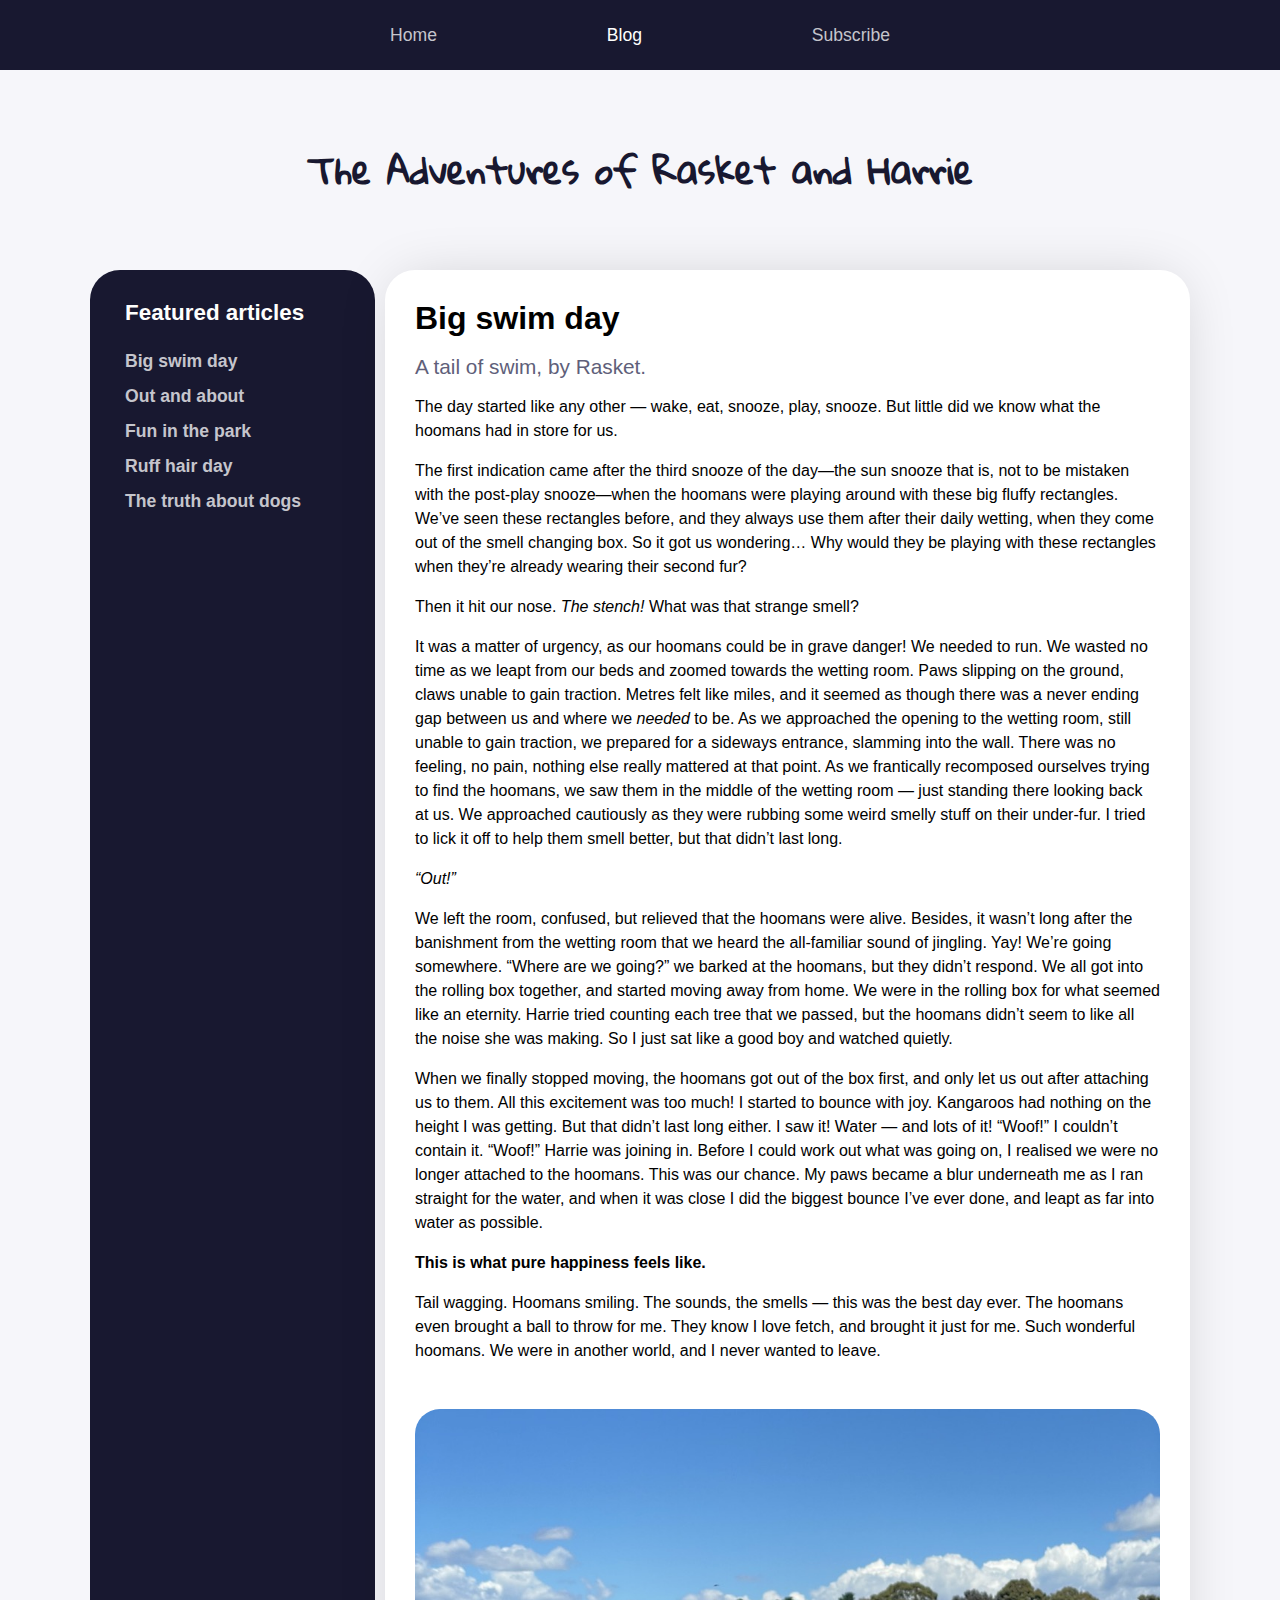
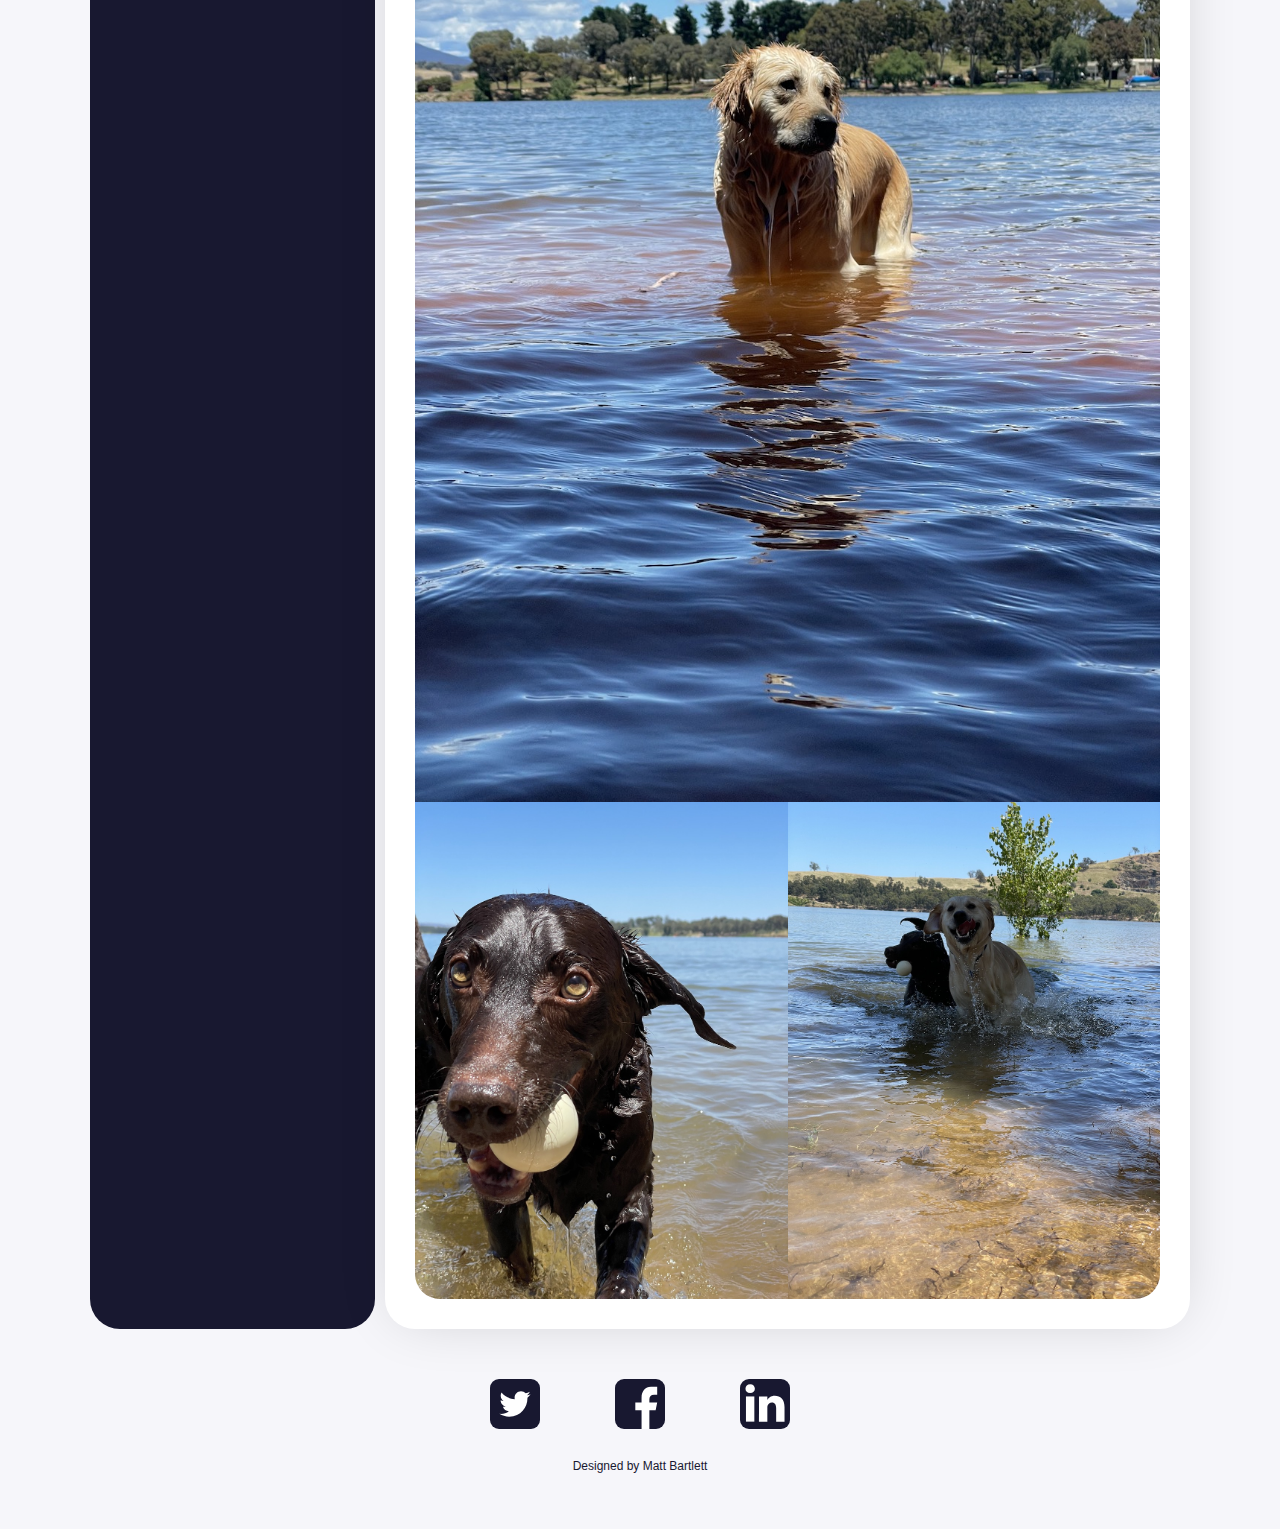
==== article-1.html @ 1020af04 "Initial Commit" ====
<!DOCTYPE html>
<html lang="en">
	<head>
		<title>The Adventures of Rasket and Harrie | Big Swim Day</title>
	  <meta charset="utf-8">
	  <meta name="viewport" content="width=device-width, initial-scale=1">
		<link href="./stylesheets/main.css" rel="stylesheet">
		<link href="./stylesheets/blog.css" rel="stylesheet">
		<link href="./stylesheets/article-1.css" rel="stylesheet">
		<link rel="preconnect" href="https://fonts.googleapis.com">
		<link rel="preconnect" href="https://fonts.gstatic.com" crossorigin>
		<link href="https://fonts.googleapis.com/css2?family=Gloria+Hallelujah&display=optional" rel="stylesheet">
	</head>
	<body>
		<nav>
			<div class="nav-menu">
				<ul class="menu-list">
					<li class="menu-items" id="menu-home">
						<a href="./index.html">Home</a>
					</li>
					<li class="menu-items" id="menu-blog">
						<a href="./blog.html">Blog</a>
					</li>
					<li class="menu-items" id="menu-subscribe">
						<a href="./subscribe.html">Subscribe</a>
					</li>
				</ul>
			</div>
		</nav>
		<header>
			<div class="title-box">
				<h1 class="title-text">The Adventures of Rasket and Harrie</h1>
			</div>
		</header>
		<main>
			<section>
				<div class="blog-box box-shadow">
					<div class="blog-grid">
						<div class="article-nav" id="article-nav">
							<nav>
								<h2 class="sub-menu-header">Featured articles</h2>
								<ul class="article-nav-list">
									<li>
										<a href="./article-1.html">Big swim day</a>
									</li>
									<li>
										<a href="./article-2.html">Out and about</a>
									</li>
									<li>
										<a href="./coming-soon.html">Fun in the park</a>
									</li>
									<li>
										<a href="./coming-soon.html">Ruff hair day</a>
									</li>
									<li>
										<a href="./coming-soon.html">The truth about dogs</a>
									</li>
								</ul>
							</nav>
						</div>
						<div class="content-grid" id="content-grid">
							<article>
								<div id="blog-intro-header">
									<h2 class="text-indent section-title">Big swim day</h2>
										<h3 class="text-indent section-sub-title">A tail of swim, by Rasket.</h3>
											<p class="text-indent section-text">The day started like any other — wake, eat, snooze, play, snooze. But little did we know what the hoomans had in store for us.</p>
											<p class="text-indent section-text">The first indication came after the third snooze of the day—the sun snooze that is, not to be mistaken with the post-play snooze—when the hoomans were playing around with these big fluffy rectangles. We’ve seen these rectangles before, and they always use them after their daily wetting, when they come out of the smell changing box. So it got us wondering… Why would they be playing with these rectangles when they’re already wearing their second fur?</p>
											<p class="text-indent section-text">Then it hit our nose. <em>The stench!</em> What was that strange smell?</p>
											<p class="text-indent section-text">It was a matter of urgency, as our hoomans could be in grave danger! We needed to run. We wasted no time as we leapt from our beds and zoomed towards the wetting room. Paws slipping on the ground, claws unable to gain traction. Metres felt like miles, and it seemed as though there was a never ending gap between us and where we <em>needed</em> to be. As we approached the opening to the wetting room, still unable to gain traction, we prepared for a sideways entrance, slamming into the wall. There was no feeling, no pain, nothing else really mattered at that point. As we frantically recomposed ourselves trying to find the hoomans, we saw them in the middle of the wetting room — just standing there looking back at us.  We approached cautiously as they were rubbing some weird smelly stuff on their under-fur. I tried to lick it off to help them smell better, but that didn’t last long.</p>
											<p class="text-indent section-text"><em>“Out!”</em></p>
											<p class="text-indent section-text">We left the room, confused, but relieved that the hoomans were alive. Besides, it wasn’t long after the banishment from the wetting room that we heard the all-familiar sound of jingling. Yay! We’re going somewhere. “Where are we going?” we barked at the hoomans, but they didn’t respond. We all got into the rolling box together, and started moving away from home. We were in the rolling box for what seemed like an eternity. Harrie tried counting each tree that we passed, but the hoomans didn’t seem to like all the noise she was making. So I just sat like a good boy and watched quietly.</p>
											<p class="text-indent section-text">When we finally stopped moving, the hoomans got out of the box first, and only let us out after attaching us to them. All this excitement was too much! I started to bounce with joy. Kangaroos had nothing on the height I was getting. But that didn’t last long either. I saw it! Water — and lots of it! “Woof!” I couldn’t contain it. “Woof!” Harrie was joining in. Before I could work out what was going on, I realised we were no longer attached to the hoomans. This was our chance. My paws became a blur underneath me as I ran straight for the water, and when it was close I did the biggest bounce I’ve ever done, and leapt as far into water as possible.</p>
											<p class="text-indent section-text"><strong>This is what pure happiness feels like.</strong></p>
											<p class="text-indent section-text">Tail wagging. Hoomans smiling. The sounds, the smells — this was the best day ever. The hoomans even brought a ball to throw for me. They know I love fetch, and brought it just for me. Such wonderful hoomans. We were in another world, and I never wanted to leave.</p>
								</div>
							</article>
							<div class="article-container" id="article-container">
								<div class="image-gallery round25">
									<img id="image-1" src="./images/big-swim-day-1.jpeg" alt="Harrie looking regal in the water">
									<img id="image-2" src="./images/big-swim-day-2.jpeg" alt="Rasket with his favourite ball">
									<img id="image-3" src="./images/big-swim-day-3.jpeg" alt="Harrie and Rasket playing in the water">
								</div>
							</div>
						</div>
					</div>
				</div>
			</section>
		</main>
		<footer>
			<div class="footer-box">
				<div class="footer-icon-flex">
					<a href="https://twitter.com" target="_blank" rel="noopener" aria-label="twitter">
						<div class="twitter-icon-box">
						<svg class="twitter-svg" viewBox="0 0 512 512" xml:space="preserve" xmlns="http://www.w3.org/2000/svg" xmlns:xlink="http://www.w3.org/1999/xlink">
							<g>
								<path d="M448,512l-384,0c-35.328,0 -64,-28.672 -64,-64l0,-384c0,-35.328 28.672,-64 64,-64l384,0c35.328,0 64,28.672 64,64l0,384c0,35.328 -28.672,64 -64,64Z" id="twitter-bg"/>
								<path d="M196.608,386.048c120.704,0 186.752,-100.096 186.752,-186.752c0,-2.816 0,-5.632 -0.128,-8.448c12.8,-9.216 23.936,-20.864 32.768,-34.048c-11.776,5.248 -24.448,8.704 -37.76,10.368c13.568,-8.064 23.936,-20.992 28.928,-36.352c-12.672,7.552 -26.752,12.928 -41.728,15.872c-12.032,-12.8 -29.056,-20.736 -47.872,-20.736c-36.224,0 -65.664,29.44 -65.664,65.664c0,5.12 0.64,10.112 1.664,14.976c-54.528,-2.688 -102.912,-28.928 -135.296,-68.608c-5.632,9.728 -8.832,20.992 -8.832,33.024c0,22.784 11.648,42.88 29.184,54.656c-10.752,-0.384 -20.864,-3.328 -29.696,-8.192l0,0.896c0,31.744 22.656,58.368 52.608,64.384c-5.504,1.536 -11.264,2.304 -17.28,2.304c-4.224,0 -8.32,-0.384 -12.288,-1.152c8.32,26.112 32.64,45.056 61.312,45.568c-22.528,17.664 -50.816,28.16 -81.536,28.16c-5.248,0 -10.496,-0.256 -15.616,-0.896c28.928,18.432 63.488,29.312 100.48,29.312" id="twitter-inner"/>
							</g>
						</svg>
					</div>
					</a>
					<a href="https://www.facebook.com" target="_blank" rel="noopener" aria-label="facebook">
						<div class="facebook-icon-box">
							<svg  class="facebook-svg" viewBox="0 0 32 32" xml:space="preserve" xmlns="http://www.w3.org/2000/svg" xmlns:xlink="http://www.w3.org/1999/xlink">
								<g>
									<path d="M32,30c0,1.104-0.896,2-2,2H2c-1.104,0-2-0.896-2-2V2c0-1.104,0.896-2,2-2h28c1.104,0,2,0.896,2,2V30z" id="facebook-bg"/>
									<path d="M22,32V20h4l1-5h-5v-2c0-2,1.002-3,3-3h2V5c-1,0-2.24,0-4,0c-3.675,0-6,2.881-6,7v3h-4v5h4v12H22z" id="facebook-inner"/>
								</g>
							</svg>
						</div>
					</a>
					<a href="https://www.linkedin.com" target="_blank" rel="noopener" aria-label="linkedin">
						<div class="linkedin-icon-box">
							<svg class="linkedin-svg" viewBox="0 0 512 512" xml:space="preserve" xmlns="http://www.w3.org/2000/svg" xmlns:xlink="http://www.w3.org/1999/xlink">
								<g>
									<path d="M512,64c0,-35.323 -28.677,-64 -64,-64l-384,0c-35.323,0 -64,28.677 -64,64l0,384c0,35.323 28.677,64 64,64l384,0c35.323,0 64,-28.677 64,-64l0,-384Z" id="linkedin-bg"/>
									<g id="linkedin-inner">
										<rect height="257.962" width="85.76" x="61.053" y="178.667"/>
										<path d="M104.512,54.28c-29.341,0 -48.512,19.29 -48.512,44.573c0,24.752 18.588,44.574 47.377,44.574l0.554,0c29.903,0 48.516,-19.822 48.516,-44.574c-0.555,-25.283 -18.611,-44.573 -47.935,-44.573Z"/>
										<path d="M357.278,172.601c-45.49,0 -65.866,25.017 -77.276,42.589l0,-36.523l-85.738,0c1.137,24.197 0,257.961 0,257.961l85.737,0l0,-144.064c0,-7.711 0.554,-15.42 2.827,-20.931c6.188,-15.4 20.305,-31.352 43.993,-31.352c31.012,0 43.436,23.664 43.436,58.327l0,138.02l85.741,0l0,-147.93c0,-79.237 -42.305,-116.097 -98.72,-116.097Z"/>
									</g>
								</g>
							</svg>
						</div>
					</a>
				</div>
				<p class="footer-text">Designed by Matt Bartlett</p>
			</div>
		</footer>
	</body>
</html>
---- stylesheets/main.css ----
/* Global colour references including root colour scheme */
@import "colour-ref.css";
/* Nav menu specific CSS */
@import "nav-menu.css";
/* Footer specific CSS */
@import "footer.css";

body{
	font-family: -apple-system, BlinkMacSystemFont, sans-serif;
	margin: 0;
	padding: 0;
	min-width: 400px;
}
h1, h2, h3{
	margin: 0;
	padding: 0;
	color: inherit;
}
.box-shadow{
	box-shadow: 0 0 60px -15px rgba(0,0,0,0.20);
}
.round25{
	border-radius: 25px;
}
.round30{
	border-radius: 30px;
}
.title-box{
	height: 200px;
	width: 100%;
	margin: auto;
	text-align: center;
	display: flex;
	align-items: center;
	justify-content: center;
}
.title-text{
	font-family: Gloria Hallelujah, -apple-system, BlinkMacSystemFont, sans-serif;
	font-size: 2.2em;
	font-weight: 800;
	padding: 0 30px;
	line-height: 1.5em;
}
.section-title{
	font-size: 2em;
	font-weight: 600;
	margin-bottom: 0;
}
.section-sub-title{
	font-size: 1.3em;
	font-weight: 300;
	margin-top: 18px;
}
.section-text{
	font-size: 16px;
	line-height: 1.5em;
}
.text-indent{
	padding: 0 30px;
}
---- stylesheets/blog.css ----
/* Menu colour kept outside of global colour-ref to maintain page-conditional highlighting */
#menu-blog{
	color: var(--nav-text-hover);
}
.blog-box{
	width: 100%;
	max-width: 1100px;
	margin: auto;
	border-radius: 0;
	transition: 0.30s;
}
#article-nav{
	grid-area: nav;
}
#content-grid{
	grid-area: cont;
}
.blog-grid{
	display: grid;
	grid-template-areas:
	"nav cont cont";
	transition: 0.30s;
}
.article-nav{
	min-width: 220px;
	padding: 30px 30px 0 35px;
	transition: 0.30s;
}
.article-nav-list{
	display: flex;
	list-style: none;
	flex-flow: column wrap;
	line-height: 2em;
	font-size: 1.1em;
	font-weight: 600;
	padding-left: 0;
	padding-bottom: 15px;
}
.article-nav-list a{
	text-decoration: none;
}
.sub-menu-header{
	font-size: 1.4em;
}
.content-grid{
	display: grid;
	grid-template-areas:
	"text"
	"card";
	padding-top: 30px;
	transition: 0.30s;
}
#blog-intro-header{
	grid-area: text;
}
#article-container{
	grid-area: card;
}
.article-container{
	display: flex;
	flex-flow: row wrap;
	justify-content: space-around;
	width: 100%;
	margin: 30px 0;
}
.article-box{
	height: 300px;
	width: 300px;
	margin: 25px 0;
	overflow: hidden;
}
.article-box a{
	text-decoration: none;
}
.article-box:hover{
	box-shadow: 0 0 50px -10px rgba(0,0,0,0.35);
	transition: 0.40s;
}
.article-box-image{
	height: 70%;
}
#article-image-1{
	height: 100%;
	width: 100%;
	object-fit: cover;
	object-position: 0 30%;
}
#article-image-2{
	height: 100%;
	width: 100%;
	object-fit: cover;
}
.article-box-text{
	height: 30%;
}
.article-box-h2{
	padding-left: 30px;
	padding-top: 15px;
	font-weight: 600;
}
.article-box-h3{
	padding-left: 30px;
	padding-top: 5px;
	font-weight: 300;
}
@media screen and (max-width: 900px){
	.blog-grid{
		grid-template-areas:
		"cont"
		"nav"
		;
	}
	.article-box{
		width: calc(100vw - 60px);
		max-width: 100%;
		min-width: 300px;
	}
}
@media screen and (min-width: 1100px){
	.blog-box{
		transition: 0.30s;
		box-shadow: none;
	}
	.blog-grid{
		grid-gap: 10px;
	}
	.article-nav{
		border-radius: 30px;
		transition: 0.30s;
	}
	.content-grid{
		border-radius: 30px;
		box-shadow: 0 0 60px -15px rgba(0,0,0,0.20);
		transition: 0.30s;
		margin-left: 0;
	}
}
---- stylesheets/article-1.css ----
.image-gallery{
	display: flex;
	flex-flow: row wrap;
	width: 100%;
	overflow: hidden;
	margin: 0 30px;
}
#image-1{
	width: 100%;
}
#image-2, #image-3{
	width: 50%;
}
@media screen and (max-width: 600px){
	#image-2, #image-3{
		width: 100%;
	}
}
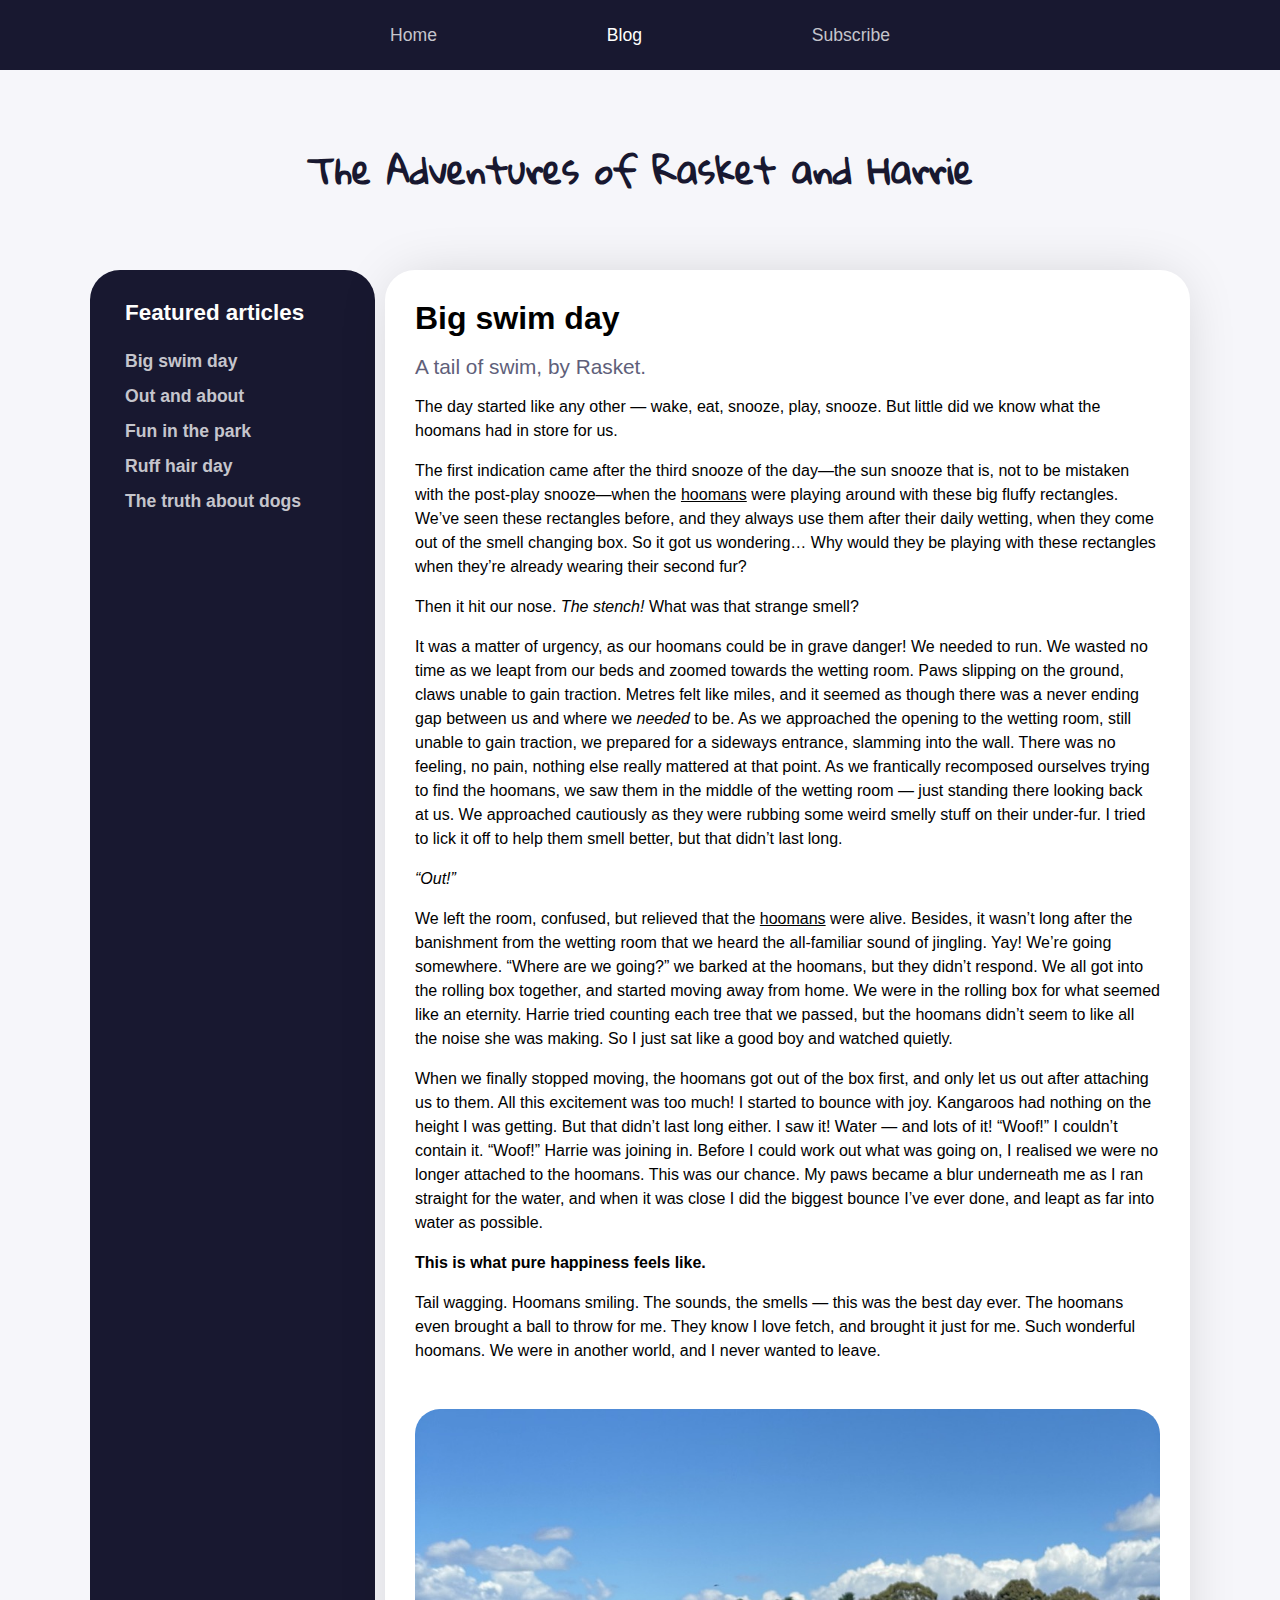
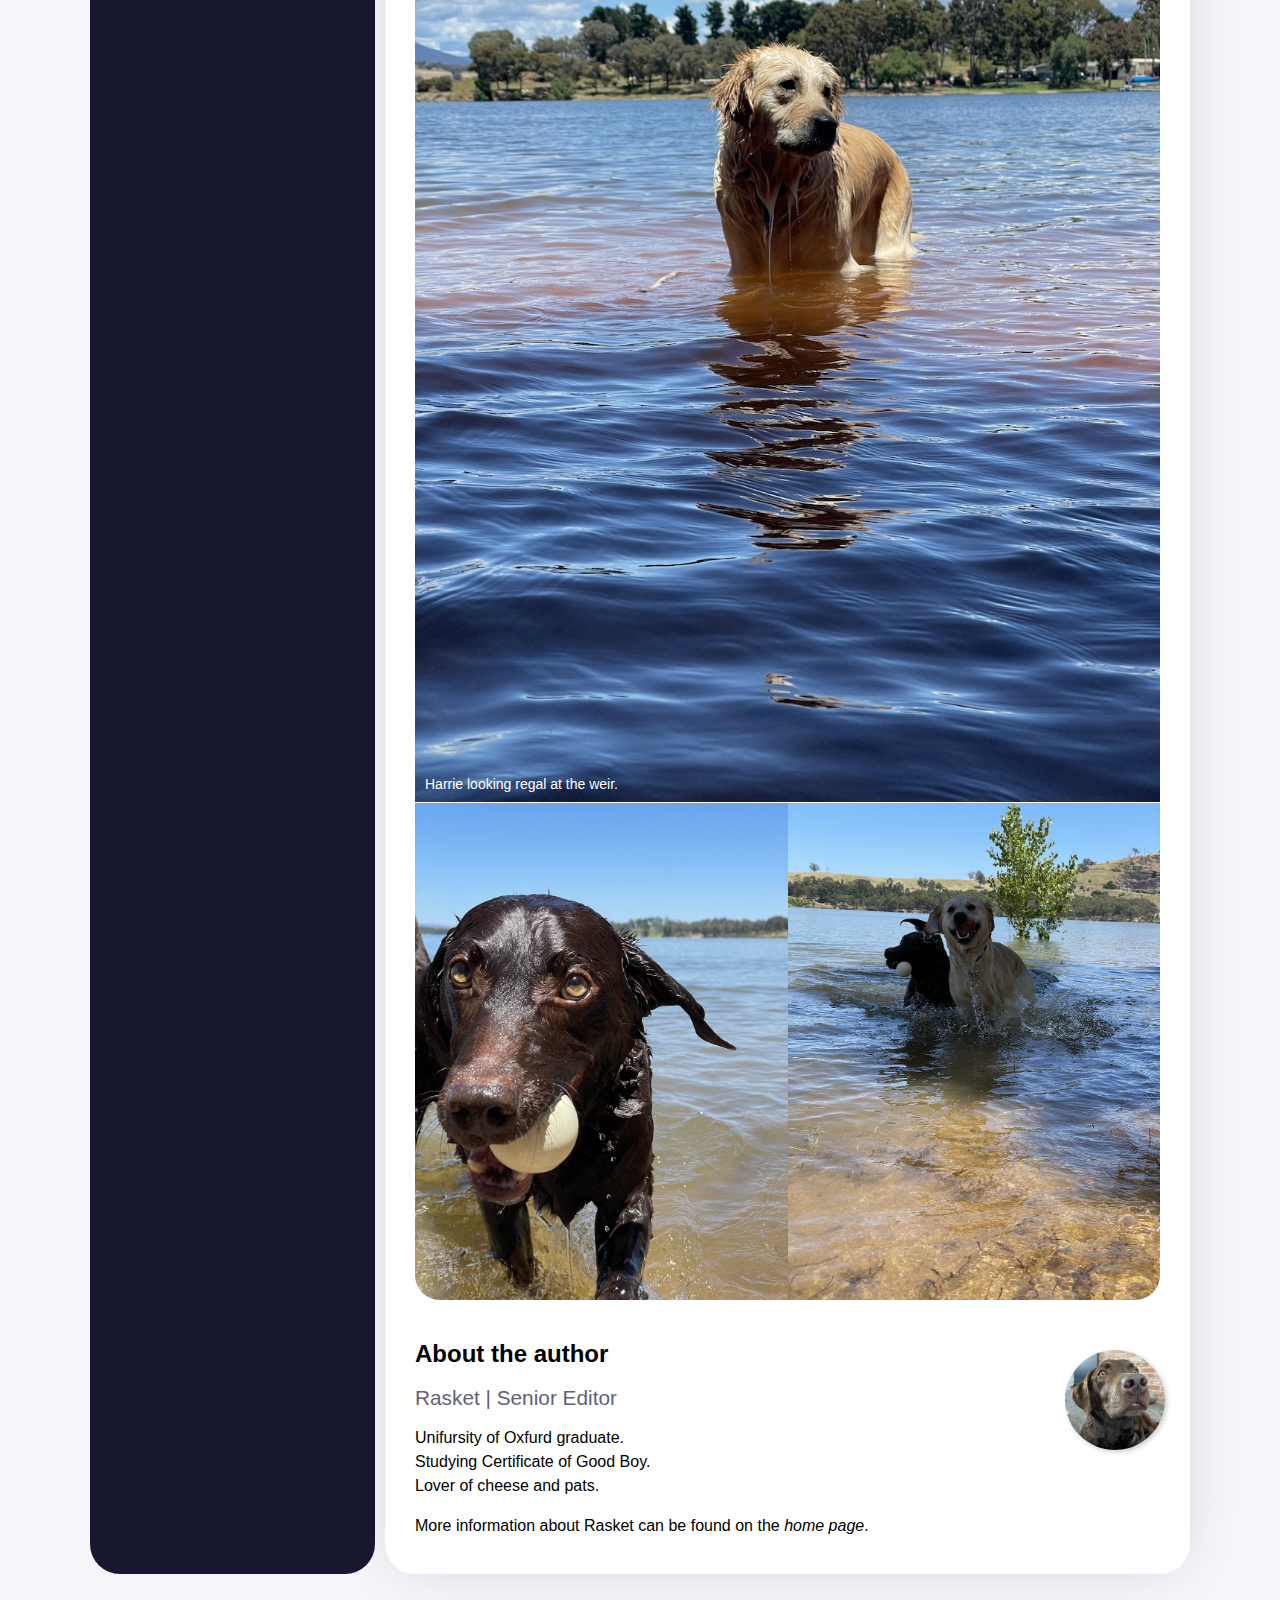
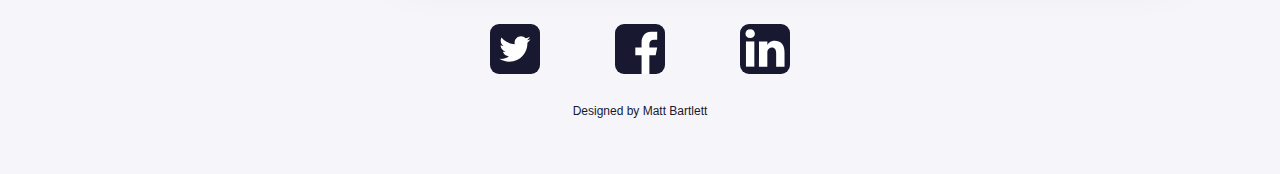
==== commit 9a99306d: "Updated for inclusion of missing elements." ====
--- a/article-1.html
+++ b/article-1.html
@@ -33,7 +33,7 @@
 			</div>
 		</header>
 		<main>
-			<section>
+			<section class="section-style">
 				<div class="blog-box box-shadow">
 					<div class="blog-grid">
 						<div class="article-nav" id="article-nav">
@@ -64,21 +64,39 @@
 									<h2 class="text-indent section-title">Big swim day</h2>
 										<h3 class="text-indent section-sub-title">A tail of swim, by Rasket.</h3>
 											<p class="text-indent section-text">The day started like any other — wake, eat, snooze, play, snooze. But little did we know what the hoomans had in store for us.</p>
-											<p class="text-indent section-text">The first indication came after the third snooze of the day—the sun snooze that is, not to be mistaken with the post-play snooze—when the hoomans were playing around with these big fluffy rectangles. We’ve seen these rectangles before, and they always use them after their daily wetting, when they come out of the smell changing box. So it got us wondering… Why would they be playing with these rectangles when they’re already wearing their second fur?</p>
+											<p class="text-indent section-text">The first indication came after the third snooze of the day—the sun snooze that is, not to be mistaken with the post-play snooze—when the <u>hoomans</u> were playing around with these big fluffy rectangles. We’ve seen these rectangles before, and they always use them after their daily wetting, when they come out of the smell changing box. So it got us wondering… Why would they be playing with these rectangles when they’re already wearing their second fur?</p>
 											<p class="text-indent section-text">Then it hit our nose. <em>The stench!</em> What was that strange smell?</p>
 											<p class="text-indent section-text">It was a matter of urgency, as our hoomans could be in grave danger! We needed to run. We wasted no time as we leapt from our beds and zoomed towards the wetting room. Paws slipping on the ground, claws unable to gain traction. Metres felt like miles, and it seemed as though there was a never ending gap between us and where we <em>needed</em> to be. As we approached the opening to the wetting room, still unable to gain traction, we prepared for a sideways entrance, slamming into the wall. There was no feeling, no pain, nothing else really mattered at that point. As we frantically recomposed ourselves trying to find the hoomans, we saw them in the middle of the wetting room — just standing there looking back at us.  We approached cautiously as they were rubbing some weird smelly stuff on their under-fur. I tried to lick it off to help them smell better, but that didn’t last long.</p>
 											<p class="text-indent section-text"><em>“Out!”</em></p>
-											<p class="text-indent section-text">We left the room, confused, but relieved that the hoomans were alive. Besides, it wasn’t long after the banishment from the wetting room that we heard the all-familiar sound of jingling. Yay! We’re going somewhere. “Where are we going?” we barked at the hoomans, but they didn’t respond. We all got into the rolling box together, and started moving away from home. We were in the rolling box for what seemed like an eternity. Harrie tried counting each tree that we passed, but the hoomans didn’t seem to like all the noise she was making. So I just sat like a good boy and watched quietly.</p>
-											<p class="text-indent section-text">When we finally stopped moving, the hoomans got out of the box first, and only let us out after attaching us to them. All this excitement was too much! I started to bounce with joy. Kangaroos had nothing on the height I was getting. But that didn’t last long either. I saw it! Water — and lots of it! “Woof!” I couldn’t contain it. “Woof!” Harrie was joining in. Before I could work out what was going on, I realised we were no longer attached to the hoomans. This was our chance. My paws became a blur underneath me as I ran straight for the water, and when it was close I did the biggest bounce I’ve ever done, and leapt as far into water as possible.</p>
+											<p class="text-indent section-text">We left the room, confused, but relieved that the <span class="underline">hoomans</span> were alive. Besides, it wasn’t long after the banishment from the wetting room that we heard the all-familiar sound of jingling. Yay! We’re going somewhere. “Where are we going?” we barked at the hoomans, but they didn’t respond. We all got into the rolling box together, and started moving away from home. We were in the rolling box for what seemed like an eternity. Harrie tried counting each tree that we passed, but the hoomans didn’t seem to like all the noise she was making. So I just sat like a good boy and watched quietly.</p>
+											<p class="text-indent section-text">When we finally stopped moving, the hoomans got out of the box first, and only let us out after attaching us to them. All this excitement was too much! I started to bounce with joy. Kangaroos had nothing on the height I was getting. But that didn’t last long either. I saw it! Water — and lots of it! <q cite="https://www.imdb.com/title/tt0582577/quotes/qt3695372">Woof!</q> I couldn’t contain it. “Woof!” Harrie was joining in. Before I could work out what was going on, I realised we were no longer attached to the hoomans. This was our chance. My paws became a blur underneath me as I ran straight for the water, and when it was close I did the biggest bounce I’ve ever done, and leapt as far into water as possible.</p>
 											<p class="text-indent section-text"><strong>This is what pure happiness feels like.</strong></p>
 											<p class="text-indent section-text">Tail wagging. Hoomans smiling. The sounds, the smells — this was the best day ever. The hoomans even brought a ball to throw for me. They know I love fetch, and brought it just for me. Such wonderful hoomans. We were in another world, and I never wanted to leave.</p>
 								</div>
 							</article>
 							<div class="article-container" id="article-container">
 								<div class="image-gallery round25">
-									<img id="image-1" src="./images/big-swim-day-1.jpeg" alt="Harrie looking regal in the water">
+									<figure>
+										<img id="image-1" src="./images/big-swim-day-1.jpeg" alt="Harrie looking regal in the water">
+										<figcaption>Harrie looking regal at the weir.</figcaption>
+									</figure>
 									<img id="image-2" src="./images/big-swim-day-2.jpeg" alt="Rasket with his favourite ball">
 									<img id="image-3" src="./images/big-swim-day-3.jpeg" alt="Harrie and Rasket playing in the water">
+								</div>
+							</div>
+							<div class="author-grid">
+								<div class="author-image">
+									<img src="./images/rasket.jpeg" alt="Rasket the dog.">
+								</div>
+								<div class="author-box">
+									<h3 class="text-indent author-title">About the author</h3>
+									<h4 class="text-indent section-sub-title">Rasket | Senior Editor</h4>
+									<ul class="author-list">
+										<li>Unifursity of Oxfurd graduate.</li>
+										<li>Studying Certificate of Good Boy.</li>
+										<li>Lover of cheese and pats.</li>
+									</ul>
+									<p class="text-indent section-text">More information about Rasket can be found on the <a href="./index.html">home page</a>.</p>
 								</div>
 							</div>
 						</div>
--- a/stylesheets/main.css
+++ b/stylesheets/main.css
@@ -11,7 +11,7 @@
 	padding: 0;
 	min-width: 400px;
 }
-h1, h2, h3{
+h1, h2, h3, h4{
 	margin: 0;
 	padding: 0;
 	color: inherit;
@@ -24,6 +24,9 @@
 }
 .round30{
 	border-radius: 30px;
+}
+.underline{
+	text-decoration: underline;
 }
 .title-box{
 	height: 200px;
@@ -40,6 +43,10 @@
 	font-weight: 800;
 	padding: 0 30px;
 	line-height: 1.5em;
+}
+.section-style{
+	margin: 0;
+	padding: 0;
 }
 .section-title{
 	font-size: 2em;
--- a/stylesheets/blog.css
+++ b/stylesheets/blog.css
@@ -103,6 +103,47 @@
 	padding-top: 5px;
 	font-weight: 300;
 }
+.author-grid{
+	display: grid;
+	grid-template-areas:
+	"auth pic";
+}
+.author-image{
+	grid-area: pic;
+	margin-top: 20px;
+	margin-left: auto;
+	padding-right: 25px;
+}
+.author-image img{
+	width: 100px;
+	height: 100px;
+	object-fit: cover;
+	border-radius: 100px;
+	box-shadow: 2px 2px 5px 0 rgba(0, 0, 0, 0.2);
+}
+.author-box{
+	padding-bottom: 20px;
+	padding-top: 10px;
+	grid-area: auth;
+	width: 5fr;
+}
+.author-title{
+	font-size: 1.5em;
+	font-weight: 600;
+}
+.author-list{
+	list-style: none;
+	padding-left: 30px;
+	line-height: 1.5em;
+}
+.author-box a{
+	text-decoration: none;
+	color: inherit;
+	font-style: italic;
+}
+.author-box a:hover{
+	text-decoration: underline;
+}
 @media screen and (max-width: 900px){
 	.blog-grid{
 		grid-template-areas:
--- a/stylesheets/article-1.css
+++ b/stylesheets/article-1.css
@@ -1,3 +1,17 @@
+figure{
+	margin: 0;
+	padding: 0;
+	border: none;
+	margin-bottom: -3px;
+}
+figcaption{
+	margin: 0;
+	padding: 0;
+	position: absolute;
+	margin-top: -30px;
+	margin-left: 10px;
+	font-size: 14px;
+}
 .image-gallery{
 	display: flex;
 	flex-flow: row wrap;
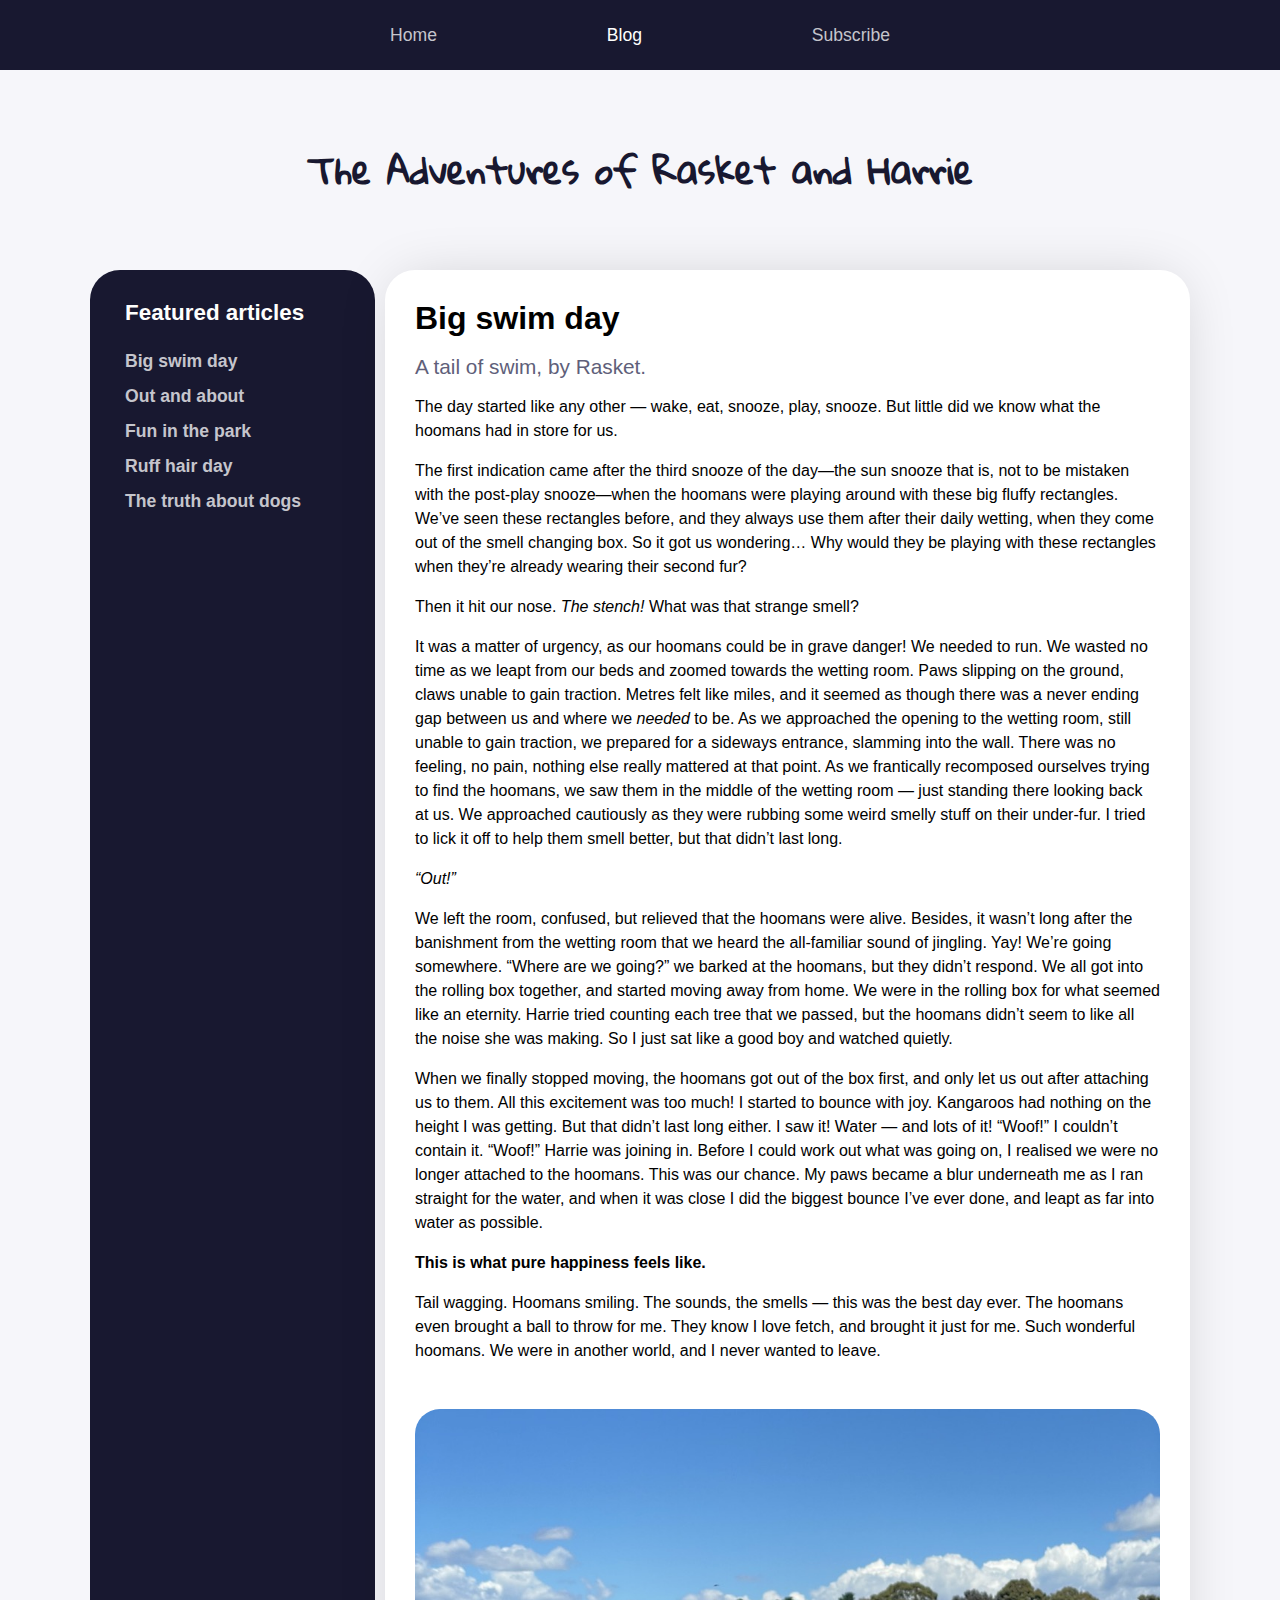
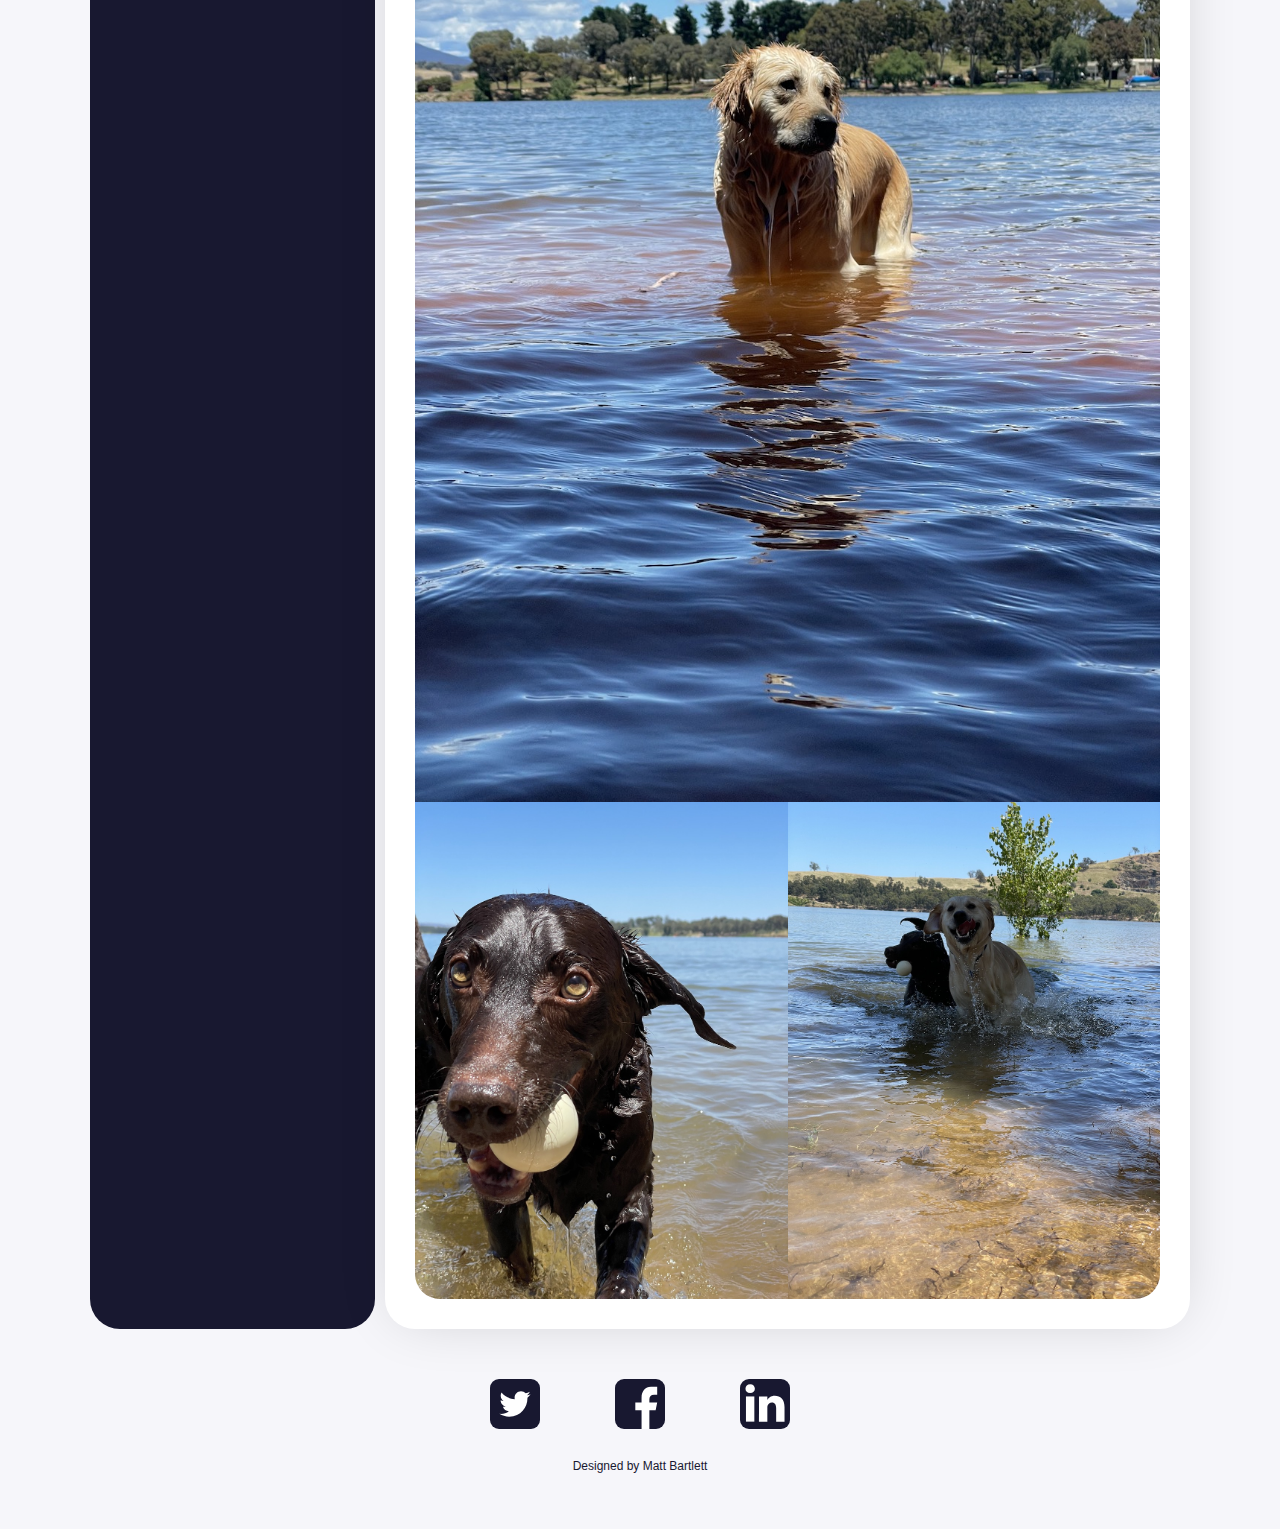
==== commit a9bffa22: "Removal of recent changes" ====
--- a/article-1.html
+++ b/article-1.html
@@ -64,39 +64,21 @@
 									<h2 class="text-indent section-title">Big swim day</h2>
 										<h3 class="text-indent section-sub-title">A tail of swim, by Rasket.</h3>
 											<p class="text-indent section-text">The day started like any other — wake, eat, snooze, play, snooze. But little did we know what the hoomans had in store for us.</p>
-											<p class="text-indent section-text">The first indication came after the third snooze of the day—the sun snooze that is, not to be mistaken with the post-play snooze—when the <u>hoomans</u> were playing around with these big fluffy rectangles. We’ve seen these rectangles before, and they always use them after their daily wetting, when they come out of the smell changing box. So it got us wondering… Why would they be playing with these rectangles when they’re already wearing their second fur?</p>
+											<p class="text-indent section-text">The first indication came after the third snooze of the day—the sun snooze that is, not to be mistaken with the post-play snooze—when the hoomans were playing around with these big fluffy rectangles. We’ve seen these rectangles before, and they always use them after their daily wetting, when they come out of the smell changing box. So it got us wondering… Why would they be playing with these rectangles when they’re already wearing their second fur?</p>
 											<p class="text-indent section-text">Then it hit our nose. <em>The stench!</em> What was that strange smell?</p>
 											<p class="text-indent section-text">It was a matter of urgency, as our hoomans could be in grave danger! We needed to run. We wasted no time as we leapt from our beds and zoomed towards the wetting room. Paws slipping on the ground, claws unable to gain traction. Metres felt like miles, and it seemed as though there was a never ending gap between us and where we <em>needed</em> to be. As we approached the opening to the wetting room, still unable to gain traction, we prepared for a sideways entrance, slamming into the wall. There was no feeling, no pain, nothing else really mattered at that point. As we frantically recomposed ourselves trying to find the hoomans, we saw them in the middle of the wetting room — just standing there looking back at us.  We approached cautiously as they were rubbing some weird smelly stuff on their under-fur. I tried to lick it off to help them smell better, but that didn’t last long.</p>
 											<p class="text-indent section-text"><em>“Out!”</em></p>
-											<p class="text-indent section-text">We left the room, confused, but relieved that the <span class="underline">hoomans</span> were alive. Besides, it wasn’t long after the banishment from the wetting room that we heard the all-familiar sound of jingling. Yay! We’re going somewhere. “Where are we going?” we barked at the hoomans, but they didn’t respond. We all got into the rolling box together, and started moving away from home. We were in the rolling box for what seemed like an eternity. Harrie tried counting each tree that we passed, but the hoomans didn’t seem to like all the noise she was making. So I just sat like a good boy and watched quietly.</p>
-											<p class="text-indent section-text">When we finally stopped moving, the hoomans got out of the box first, and only let us out after attaching us to them. All this excitement was too much! I started to bounce with joy. Kangaroos had nothing on the height I was getting. But that didn’t last long either. I saw it! Water — and lots of it! <q cite="https://www.imdb.com/title/tt0582577/quotes/qt3695372">Woof!</q> I couldn’t contain it. “Woof!” Harrie was joining in. Before I could work out what was going on, I realised we were no longer attached to the hoomans. This was our chance. My paws became a blur underneath me as I ran straight for the water, and when it was close I did the biggest bounce I’ve ever done, and leapt as far into water as possible.</p>
+											<p class="text-indent section-text">We left the room, confused, but relieved that the hoomans were alive. Besides, it wasn’t long after the banishment from the wetting room that we heard the all-familiar sound of jingling. Yay! We’re going somewhere. “Where are we going?” we barked at the hoomans, but they didn’t respond. We all got into the rolling box together, and started moving away from home. We were in the rolling box for what seemed like an eternity. Harrie tried counting each tree that we passed, but the hoomans didn’t seem to like all the noise she was making. So I just sat like a good boy and watched quietly.</p>
+											<p class="text-indent section-text">When we finally stopped moving, the hoomans got out of the box first, and only let us out after attaching us to them. All this excitement was too much! I started to bounce with joy. Kangaroos had nothing on the height I was getting. But that didn’t last long either. I saw it! Water — and lots of it! “Woof!” I couldn’t contain it. “Woof!” Harrie was joining in. Before I could work out what was going on, I realised we were no longer attached to the hoomans. This was our chance. My paws became a blur underneath me as I ran straight for the water, and when it was close I did the biggest bounce I’ve ever done, and leapt as far into water as possible.</p>
 											<p class="text-indent section-text"><strong>This is what pure happiness feels like.</strong></p>
 											<p class="text-indent section-text">Tail wagging. Hoomans smiling. The sounds, the smells — this was the best day ever. The hoomans even brought a ball to throw for me. They know I love fetch, and brought it just for me. Such wonderful hoomans. We were in another world, and I never wanted to leave.</p>
 								</div>
 							</article>
 							<div class="article-container" id="article-container">
 								<div class="image-gallery round25">
-									<figure>
-										<img id="image-1" src="./images/big-swim-day-1.jpeg" alt="Harrie looking regal in the water">
-										<figcaption>Harrie looking regal at the weir.</figcaption>
-									</figure>
+									<img id="image-1" src="./images/big-swim-day-1.jpeg" alt="Harrie looking regal in the water">
 									<img id="image-2" src="./images/big-swim-day-2.jpeg" alt="Rasket with his favourite ball">
 									<img id="image-3" src="./images/big-swim-day-3.jpeg" alt="Harrie and Rasket playing in the water">
-								</div>
-							</div>
-							<div class="author-grid">
-								<div class="author-image">
-									<img src="./images/rasket.jpeg" alt="Rasket the dog.">
-								</div>
-								<div class="author-box">
-									<h3 class="text-indent author-title">About the author</h3>
-									<h4 class="text-indent section-sub-title">Rasket | Senior Editor</h4>
-									<ul class="author-list">
-										<li>Unifursity of Oxfurd graduate.</li>
-										<li>Studying Certificate of Good Boy.</li>
-										<li>Lover of cheese and pats.</li>
-									</ul>
-									<p class="text-indent section-text">More information about Rasket can be found on the <a href="./index.html">home page</a>.</p>
 								</div>
 							</div>
 						</div>
--- a/stylesheets/main.css
+++ b/stylesheets/main.css
@@ -24,9 +24,6 @@
 }
 .round30{
 	border-radius: 30px;
-}
-.underline{
-	text-decoration: underline;
 }
 .title-box{
 	height: 200px;
